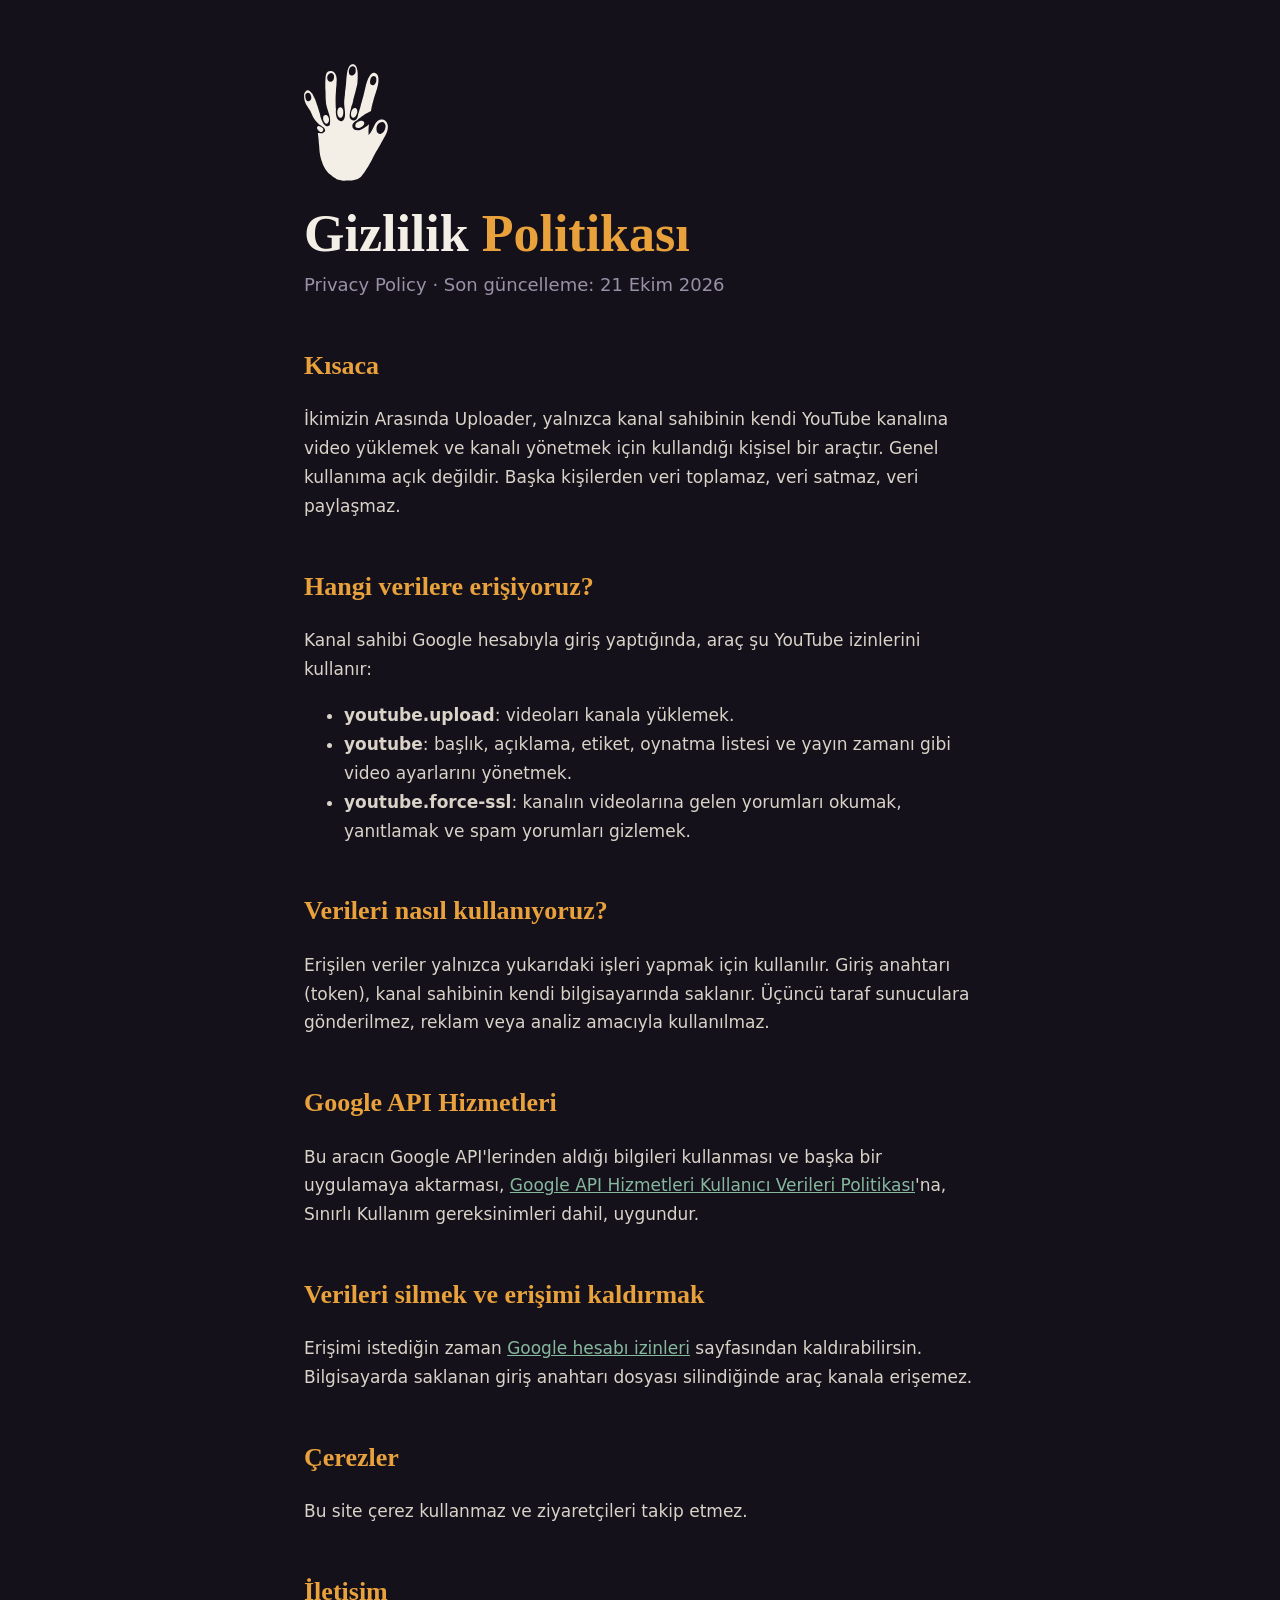
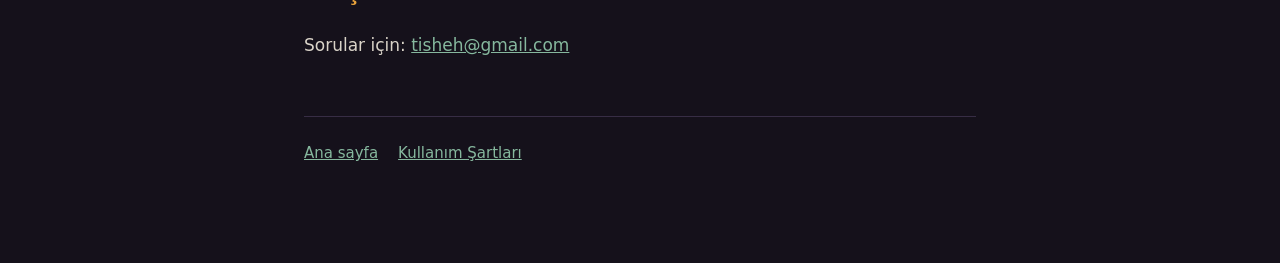
==== privacy.html @ e03eb446 "Add files via upload" ====
<!doctype html><html lang="tr"><head><meta charset="utf-8"><meta name="viewport" content="width=device-width,initial-scale=1">
<title>Gizlilik Politikası · İkimizin Arasında</title>
<link rel="stylesheet" href="style.css"></head><body><div class="wrap">
<a href="index.html"><img class="logo" src="logo.svg" alt="İkimizin Arasında"></a>
<h1>Gizlilik <em>Politikası</em></h1>
<p class="sub">Privacy Policy · Son güncelleme: 21 Ekim 2026</p>

<h2>Kısaca</h2>
<p>İkimizin Arasında Uploader, yalnızca kanal sahibinin kendi YouTube kanalına video yüklemek ve kanalı yönetmek için kullandığı kişisel bir araçtır. Genel kullanıma açık değildir. Başka kişilerden veri toplamaz, veri satmaz, veri paylaşmaz.</p>

<h2>Hangi verilere erişiyoruz?</h2>
<p>Kanal sahibi Google hesabıyla giriş yaptığında, araç şu YouTube izinlerini kullanır:</p>
<ul>
<li><b>youtube.upload</b>: videoları kanala yüklemek.</li>
<li><b>youtube</b>: başlık, açıklama, etiket, oynatma listesi ve yayın zamanı gibi video ayarlarını yönetmek.</li>
<li><b>youtube.force-ssl</b>: kanalın videolarına gelen yorumları okumak, yanıtlamak ve spam yorumları gizlemek.</li>
</ul>

<h2>Verileri nasıl kullanıyoruz?</h2>
<p>Erişilen veriler yalnızca yukarıdaki işleri yapmak için kullanılır. Giriş anahtarı (token), kanal sahibinin kendi bilgisayarında saklanır. Üçüncü taraf sunuculara gönderilmez, reklam veya analiz amacıyla kullanılmaz.</p>

<h2>Google API Hizmetleri</h2>
<p>Bu aracın Google API'lerinden aldığı bilgileri kullanması ve başka bir uygulamaya aktarması, <a href="https://developers.google.com/terms/api-services-user-data-policy">Google API Hizmetleri Kullanıcı Verileri Politikası</a>'na, Sınırlı Kullanım gereksinimleri dahil, uygundur.</p>

<h2>Verileri silmek ve erişimi kaldırmak</h2>
<p>Erişimi istediğin zaman <a href="https://myaccount.google.com/permissions">Google hesabı izinleri</a> sayfasından kaldırabilirsin. Bilgisayarda saklanan giriş anahtarı dosyası silindiğinde araç kanala erişemez.</p>

<h2>Çerezler</h2>
<p>Bu site çerez kullanmaz ve ziyaretçileri takip etmez.</p>

<h2>İletişim</h2>
<p>Sorular için: <a href="mailto:tisheh@gmail.com">tisheh@gmail.com</a></p>
<nav><a href="index.html">Ana sayfa</a><a href="terms.html">Kullanım Şartları</a></nav>
</div></body></html>
---- style.css ----
@font-face{font-family:'Fraunces';font-weight:700;src:local('Fraunces')}
:root{--ink:#15111B;--paper:#F4EFE6;--amber:#E9A23B;--mist:#9A91A8;--sage:#86B89E}
*{box-sizing:border-box}
body{margin:0;background:var(--ink);color:var(--paper);font-family:'Manrope','Segoe UI',system-ui,sans-serif;line-height:1.7}
.wrap{max-width:720px;margin:0 auto;padding:64px 24px 96px}
h1{font-family:'Fraunces',Georgia,serif;font-weight:700;font-size:clamp(34px,6vw,52px);line-height:1.1;margin:24px 0 8px}
h1 em{font-style:normal;color:var(--amber)}
h2{font-family:'Fraunces',Georgia,serif;font-size:26px;margin:44px 0 8px;color:var(--amber)}
p,li{color:#d9d3c8;font-size:17px}
a{color:var(--sage)}
.logo{width:84px;display:block}
.sub{color:var(--mist);font-size:18px;margin:0 0 32px}
nav{margin-top:56px;padding-top:24px;border-top:1px solid #372D45;font-size:15px;color:var(--mist)}
nav a{margin-right:20px}
.btn{display:inline-block;background:var(--amber);color:var(--ink);text-decoration:none;font-weight:800;padding:12px 22px;border-radius:999px;margin:8px 12px 8px 0}
.btn.ghost{background:none;border:2px solid var(--amber);color:var(--amber)}
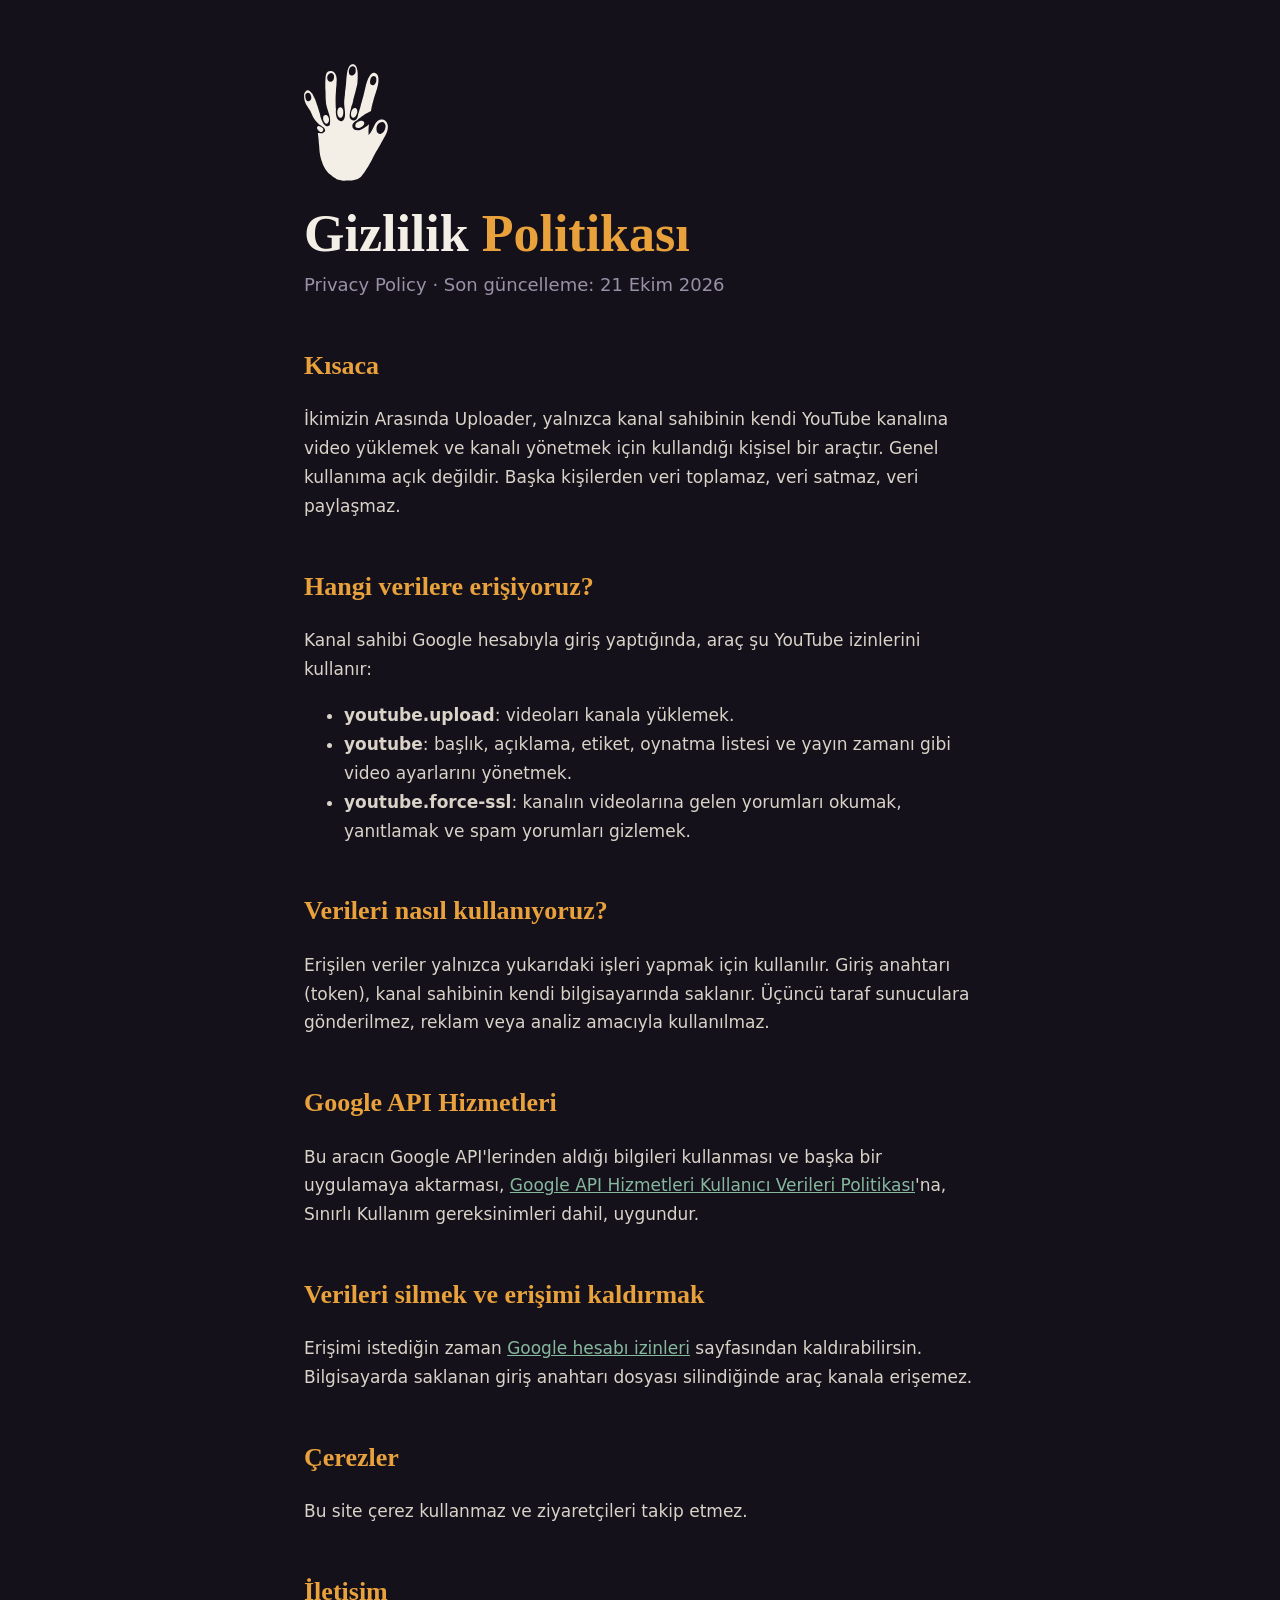
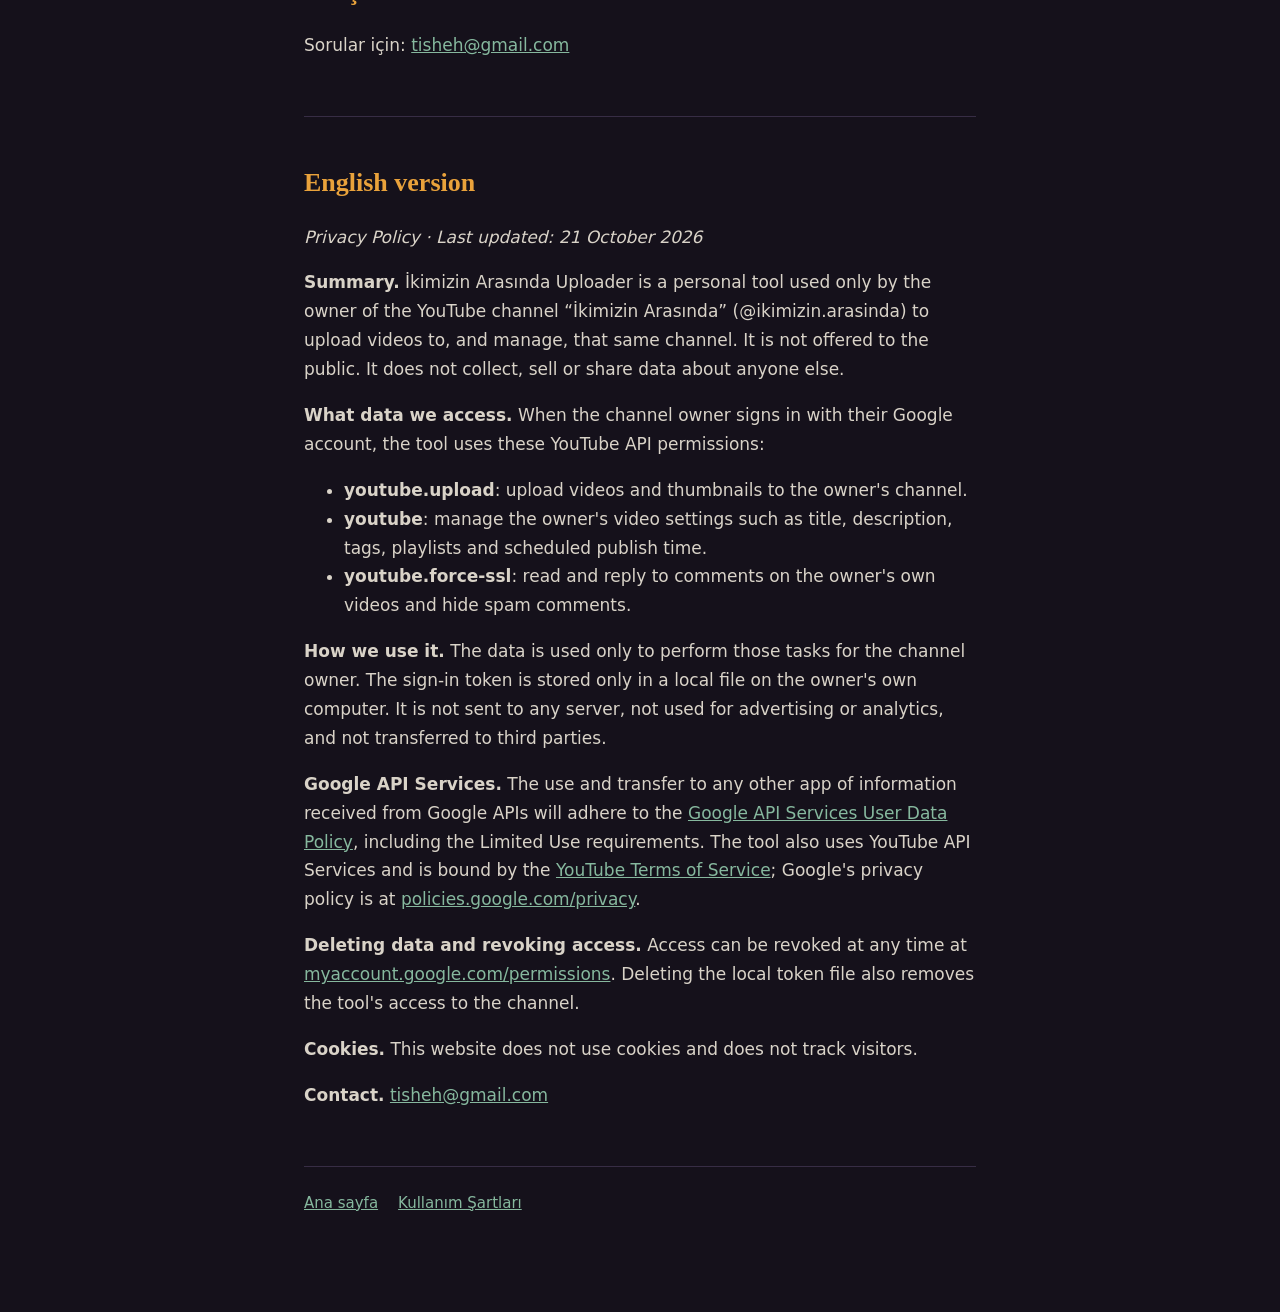
==== commit f3b67bfe: "Add files via upload" ====
--- a/privacy.html
+++ b/privacy.html
@@ -1,34 +1,46 @@
-<!doctype html><html lang="tr"><head><meta charset="utf-8"><meta name="viewport" content="width=device-width,initial-scale=1">
-<title>Gizlilik Politikası · İkimizin Arasında</title>
-<link rel="stylesheet" href="style.css"></head><body><div class="wrap">
-<a href="index.html"><img class="logo" src="logo.svg" alt="İkimizin Arasında"></a>
-<h1>Gizlilik <em>Politikası</em></h1>
-<p class="sub">Privacy Policy · Son güncelleme: 21 Ekim 2026</p>
-
-<h2>Kısaca</h2>
-<p>İkimizin Arasında Uploader, yalnızca kanal sahibinin kendi YouTube kanalına video yüklemek ve kanalı yönetmek için kullandığı kişisel bir araçtır. Genel kullanıma açık değildir. Başka kişilerden veri toplamaz, veri satmaz, veri paylaşmaz.</p>
-
-<h2>Hangi verilere erişiyoruz?</h2>
-<p>Kanal sahibi Google hesabıyla giriş yaptığında, araç şu YouTube izinlerini kullanır:</p>
-<ul>
-<li><b>youtube.upload</b>: videoları kanala yüklemek.</li>
-<li><b>youtube</b>: başlık, açıklama, etiket, oynatma listesi ve yayın zamanı gibi video ayarlarını yönetmek.</li>
-<li><b>youtube.force-ssl</b>: kanalın videolarına gelen yorumları okumak, yanıtlamak ve spam yorumları gizlemek.</li>
-</ul>
-
-<h2>Verileri nasıl kullanıyoruz?</h2>
-<p>Erişilen veriler yalnızca yukarıdaki işleri yapmak için kullanılır. Giriş anahtarı (token), kanal sahibinin kendi bilgisayarında saklanır. Üçüncü taraf sunuculara gönderilmez, reklam veya analiz amacıyla kullanılmaz.</p>
-
-<h2>Google API Hizmetleri</h2>
-<p>Bu aracın Google API'lerinden aldığı bilgileri kullanması ve başka bir uygulamaya aktarması, <a href="https://developers.google.com/terms/api-services-user-data-policy">Google API Hizmetleri Kullanıcı Verileri Politikası</a>'na, Sınırlı Kullanım gereksinimleri dahil, uygundur.</p>
-
-<h2>Verileri silmek ve erişimi kaldırmak</h2>
-<p>Erişimi istediğin zaman <a href="https://myaccount.google.com/permissions">Google hesabı izinleri</a> sayfasından kaldırabilirsin. Bilgisayarda saklanan giriş anahtarı dosyası silindiğinde araç kanala erişemez.</p>
-
-<h2>Çerezler</h2>
-<p>Bu site çerez kullanmaz ve ziyaretçileri takip etmez.</p>
-
-<h2>İletişim</h2>
-<p>Sorular için: <a href="mailto:tisheh@gmail.com">tisheh@gmail.com</a></p>
-<nav><a href="index.html">Ana sayfa</a><a href="terms.html">Kullanım Şartları</a></nav>
-</div></body></html>
+<!doctype html><html lang="tr"><head><meta charset="utf-8"><meta name="viewport" content="width=device-width,initial-scale=1">
+<title>Gizlilik Politikası · İkimizin Arasında</title>
+<link rel="stylesheet" href="style.css"></head><body><div class="wrap">
+<a href="index.html"><img class="logo" src="logo.svg" alt="İkimizin Arasında"></a>
+<h1>Gizlilik <em>Politikası</em></h1>
+<p class="sub">Privacy Policy · Son güncelleme: 21 Ekim 2026</p>
+
+<h2>Kısaca</h2>
+<p>İkimizin Arasında Uploader, yalnızca kanal sahibinin kendi YouTube kanalına video yüklemek ve kanalı yönetmek için kullandığı kişisel bir araçtır. Genel kullanıma açık değildir. Başka kişilerden veri toplamaz, veri satmaz, veri paylaşmaz.</p>
+
+<h2>Hangi verilere erişiyoruz?</h2>
+<p>Kanal sahibi Google hesabıyla giriş yaptığında, araç şu YouTube izinlerini kullanır:</p>
+<ul>
+<li><b>youtube.upload</b>: videoları kanala yüklemek.</li>
+<li><b>youtube</b>: başlık, açıklama, etiket, oynatma listesi ve yayın zamanı gibi video ayarlarını yönetmek.</li>
+<li><b>youtube.force-ssl</b>: kanalın videolarına gelen yorumları okumak, yanıtlamak ve spam yorumları gizlemek.</li>
+</ul>
+
+<h2>Verileri nasıl kullanıyoruz?</h2>
+<p>Erişilen veriler yalnızca yukarıdaki işleri yapmak için kullanılır. Giriş anahtarı (token), kanal sahibinin kendi bilgisayarında saklanır. Üçüncü taraf sunuculara gönderilmez, reklam veya analiz amacıyla kullanılmaz.</p>
+
+<h2>Google API Hizmetleri</h2>
+<p>Bu aracın Google API'lerinden aldığı bilgileri kullanması ve başka bir uygulamaya aktarması, <a href="https://developers.google.com/terms/api-services-user-data-policy">Google API Hizmetleri Kullanıcı Verileri Politikası</a>'na, Sınırlı Kullanım gereksinimleri dahil, uygundur.</p>
+
+<h2>Verileri silmek ve erişimi kaldırmak</h2>
+<p>Erişimi istediğin zaman <a href="https://myaccount.google.com/permissions">Google hesabı izinleri</a> sayfasından kaldırabilirsin. Bilgisayarda saklanan giriş anahtarı dosyası silindiğinde araç kanala erişemez.</p>
+
+<h2>Çerezler</h2>
+<p>Bu site çerez kullanmaz ve ziyaretçileri takip etmez.</p>
+
+<h2>İletişim</h2>
+<p>Sorular için: <a href="mailto:tisheh@gmail.com">tisheh@gmail.com</a></p>
+<hr class="lang"><h2 lang="en">English version</h2>
+<p lang="en"><i>Privacy Policy · Last updated: 21 October 2026</i></p>
+<p lang="en"><b>Summary.</b> İkimizin Arasında Uploader is a personal tool used only by the owner of the YouTube channel “İkimizin Arasında” (@ikimizin.arasinda) to upload videos to, and manage, that same channel. It is not offered to the public. It does not collect, sell or share data about anyone else.</p>
+<p lang="en"><b>What data we access.</b> When the channel owner signs in with their Google account, the tool uses these YouTube API permissions:</p>
+<ul lang="en"><li><b>youtube.upload</b>: upload videos and thumbnails to the owner's channel.</li>
+<li><b>youtube</b>: manage the owner's video settings such as title, description, tags, playlists and scheduled publish time.</li>
+<li><b>youtube.force-ssl</b>: read and reply to comments on the owner's own videos and hide spam comments.</li></ul>
+<p lang="en"><b>How we use it.</b> The data is used only to perform those tasks for the channel owner. The sign-in token is stored only in a local file on the owner's own computer. It is not sent to any server, not used for advertising or analytics, and not transferred to third parties.</p>
+<p lang="en"><b>Google API Services.</b> The use and transfer to any other app of information received from Google APIs will adhere to the <a href="https://developers.google.com/terms/api-services-user-data-policy">Google API Services User Data Policy</a>, including the Limited Use requirements. The tool also uses YouTube API Services and is bound by the <a href="https://www.youtube.com/t/terms">YouTube Terms of Service</a>; Google's privacy policy is at <a href="https://policies.google.com/privacy">policies.google.com/privacy</a>.</p>
+<p lang="en"><b>Deleting data and revoking access.</b> Access can be revoked at any time at <a href="https://myaccount.google.com/permissions">myaccount.google.com/permissions</a>. Deleting the local token file also removes the tool's access to the channel.</p>
+<p lang="en"><b>Cookies.</b> This website does not use cookies and does not track visitors.</p>
+<p lang="en"><b>Contact.</b> <a href="mailto:tisheh@gmail.com">tisheh@gmail.com</a></p>
+<nav><a href="index.html">Ana sayfa</a><a href="terms.html">Kullanım Şartları</a></nav>
+</div></body></html>
--- a/style.css
+++ b/style.css
@@ -1,16 +1,18 @@
-@font-face{font-family:'Fraunces';font-weight:700;src:local('Fraunces')}
-:root{--ink:#15111B;--paper:#F4EFE6;--amber:#E9A23B;--mist:#9A91A8;--sage:#86B89E}
-*{box-sizing:border-box}
-body{margin:0;background:var(--ink);color:var(--paper);font-family:'Manrope','Segoe UI',system-ui,sans-serif;line-height:1.7}
-.wrap{max-width:720px;margin:0 auto;padding:64px 24px 96px}
-h1{font-family:'Fraunces',Georgia,serif;font-weight:700;font-size:clamp(34px,6vw,52px);line-height:1.1;margin:24px 0 8px}
-h1 em{font-style:normal;color:var(--amber)}
-h2{font-family:'Fraunces',Georgia,serif;font-size:26px;margin:44px 0 8px;color:var(--amber)}
-p,li{color:#d9d3c8;font-size:17px}
-a{color:var(--sage)}
-.logo{width:84px;display:block}
-.sub{color:var(--mist);font-size:18px;margin:0 0 32px}
-nav{margin-top:56px;padding-top:24px;border-top:1px solid #372D45;font-size:15px;color:var(--mist)}
-nav a{margin-right:20px}
-.btn{display:inline-block;background:var(--amber);color:var(--ink);text-decoration:none;font-weight:800;padding:12px 22px;border-radius:999px;margin:8px 12px 8px 0}
-.btn.ghost{background:none;border:2px solid var(--amber);color:var(--amber)}
+@font-face{font-family:'Fraunces';font-weight:700;src:local('Fraunces')}
+:root{--ink:#15111B;--paper:#F4EFE6;--amber:#E9A23B;--mist:#9A91A8;--sage:#86B89E}
+*{box-sizing:border-box}
+body{margin:0;background:var(--ink);color:var(--paper);font-family:'Manrope','Segoe UI',system-ui,sans-serif;line-height:1.7}
+.wrap{max-width:720px;margin:0 auto;padding:64px 24px 96px}
+h1{font-family:'Fraunces',Georgia,serif;font-weight:700;font-size:clamp(34px,6vw,52px);line-height:1.1;margin:24px 0 8px}
+h1 em{font-style:normal;color:var(--amber)}
+h2{font-family:'Fraunces',Georgia,serif;font-size:26px;margin:44px 0 8px;color:var(--amber)}
+p,li{color:#d9d3c8;font-size:17px}
+a{color:var(--sage)}
+.logo{width:84px;display:block}
+.sub{color:var(--mist);font-size:18px;margin:0 0 32px}
+nav{margin-top:56px;padding-top:24px;border-top:1px solid #372D45;font-size:15px;color:var(--mist)}
+nav a{margin-right:20px}
+.btn{display:inline-block;background:var(--amber);color:var(--ink);text-decoration:none;font-weight:800;padding:12px 22px;border-radius:999px;margin:8px 12px 8px 0}
+.btn.ghost{background:none;border:2px solid var(--amber);color:var(--amber)}
+
+hr.lang{border:0;border-top:1px solid #372D45;margin:56px 0 0}
